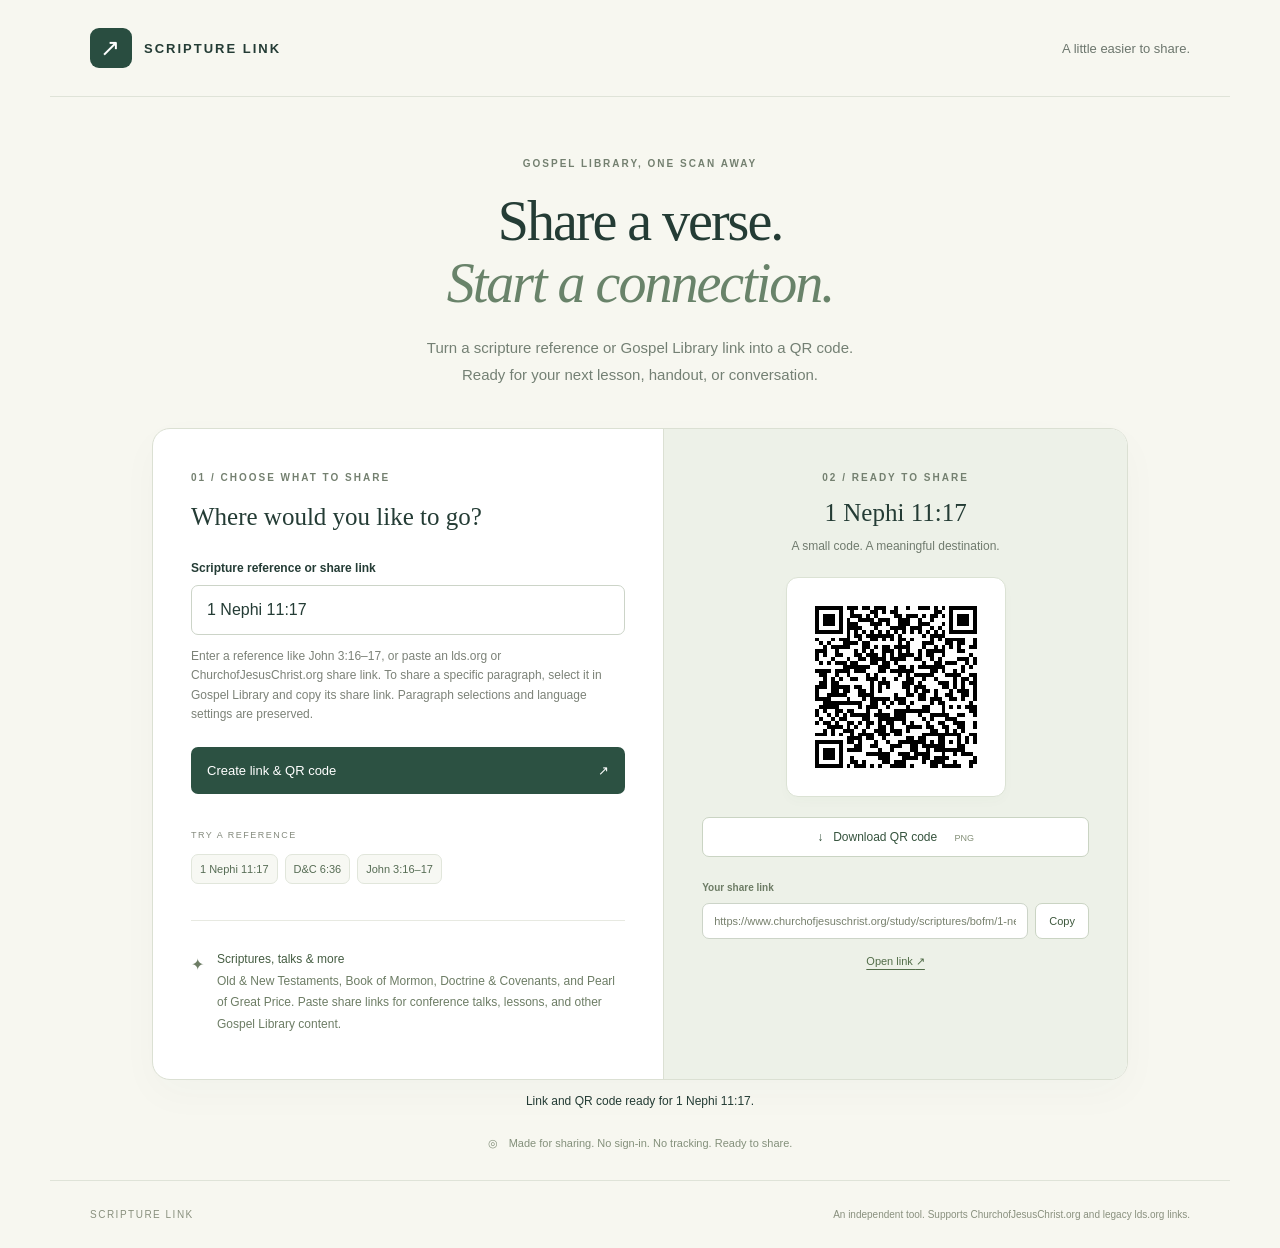
==== index.html @ c41dcf08 "Add files via upload inital comit" ====
<!doctype html>
<html lang="en">
<head>
  <meta charset="utf-8"><meta name="viewport" content="width=device-width, initial-scale=1">
  <meta name="description" content="Create scripture links and QR codes for scriptures, conference talks, and Gospel Library paragraphs.">
  <title>Scripture Link · Scripture QR Maker</title>
  <link rel="stylesheet" href="style.css">
  <script defer src="books.js"></script><script defer src="reference.js"></script><script defer src="vendor/qrcode.js"></script><script defer src="app.js"></script>
</head>
<body>
<header><a class="brand" href="./"><span class="brand-icon" aria-hidden="true">↗</span> SCRIPTURE LINK</a><span class="header-note">A little easier to share.</span></header>
<main>
  <div class="intro"><span class="eyebrow">GOSPEL LIBRARY, ONE SCAN AWAY</span><h1>Share a verse.<br><em>Start a connection.</em></h1><p>Turn a scripture reference or Gospel Library link into a QR code.<br class="desktop"> Ready for your next lesson, handout, or conversation.</p></div>
  <div class="workspace">
    <section class="input-panel" aria-labelledby="input-title"><span class="step">01 / CHOOSE WHAT TO SHARE</span><h2 id="input-title">Where would you like to go?</h2>
      <form id="form" novalidate><label for="reference">Scripture reference or share link</label><input id="reference" name="reference" list="suggestions" autocomplete="off" placeholder="e.g. 1 Nephi 11:17 or paste a share link" value="1 Nephi 11:17" aria-describedby="hint error" required><datalist id="suggestions"></datalist><p id="hint" class="hint">Enter a reference like John 3:16–17, or paste an lds.org or ChurchofJesusChrist.org share link. To share a specific paragraph, select it in Gospel Library and copy its share link. Paragraph selections and language settings are preserved.</p><p id="error" class="error" role="alert" hidden></p><button class="primary" type="submit">Create link & QR code <span aria-hidden="true">↗</span></button></form>
      <div class="examples"><span>TRY A REFERENCE</span><div><button type="button" data-example="1 Nephi 11:17">1 Nephi 11:17</button><button type="button" data-example="D&C 6:36">D&C 6:36</button><button type="button" data-example="John 3:16-17">John 3:16–17</button></div></div>
      <div class="coverage"><span aria-hidden="true">✦</span><p><strong>Scriptures, talks & more</strong><br>Old & New Testaments, Book of Mormon, Doctrine & Covenants, and Pearl of Great Price. Paste share links for conference talks, lessons, and other Gospel Library content.</p></div>
    </section>
    <section class="result-panel" aria-labelledby="result-title"><span class="step">02 / READY TO SHARE</span><h2 id="result-title">1 Nephi 11:17</h2><p class="result-caption">A small code. A meaningful destination.</p><div class="qr-frame"><canvas id="qr" width="768" height="768" role="img" aria-label="Scripture QR code"></canvas></div><button id="download" class="download" type="button">↓ &nbsp; Download QR code <span>PNG</span></button><label for="link">Your share link</label><div class="link-row"><input id="link" readonly><button id="copy" type="button">Copy</button></div><a id="open" target="_blank" rel="noopener noreferrer">Open link <span aria-hidden="true">↗</span></a></section>
  </div>
  <p id="status" class="status" role="status" aria-live="polite"></p>
  <div class="bottom-note"><span aria-hidden="true">◎</span> Made for sharing. No sign-in. No tracking. Ready to share.</div>
</main>
<footer><span>SCRIPTURE LINK</span><p>An independent tool. Supports ChurchofJesusChrist.org and legacy lds.org links.</p></footer>
</body></html>
---- style.css ----
:root{font-family:Arial,Helvetica,sans-serif;color:#243c35;background:#f7f7f0;font-synthesis:none}*{box-sizing:border-box}body{margin:0}header,footer{max-width:1180px;margin:auto;display:flex;align-items:center;justify-content:space-between;padding:28px 40px}header{border-bottom:1px solid #dfe3d8}.brand{display:flex;align-items:center;gap:12px;color:inherit;text-decoration:none;font-size:13px;font-weight:700;letter-spacing:2px}.brand-icon{background:#294d40;color:white;border-radius:9px;font-size:24px;padding:6px 10px}.header-note{font-size:13px;color:#6c766d}main{max-width:1040px;padding:56px 32px 30px;margin:auto}.intro{text-align:center;margin-bottom:40px}.eyebrow,.step{font-size:10px;letter-spacing:2px;font-weight:700;color:#748070}h1{font-family:Georgia,serif;font-size:56px;line-height:1.1;letter-spacing:-2px;font-weight:400;margin:20px 0}h1 em{color:#69836a;font-weight:400}.intro p{font-size:15px;line-height:1.8;color:#748074}.workspace{display:grid;grid-template-columns:1.1fr 1fr;border:1px solid #dbe0d3;border-radius:18px;overflow:hidden;background:#fff;box-shadow:0 14px 40px #294d4007}.input-panel{padding:38px}.result-panel{padding:38px;background:#edf1e8;text-align:center;border-left:1px solid #dbe0d3}h2{font-family:Georgia,serif;font-weight:400;font-size:25px;margin:18px 0 30px}.result-panel h2{margin:14px 0 8px}.result-caption{font-size:12px;color:#707b6e;margin-bottom:24px}label{display:block;font-size:12px;font-weight:600;text-align:left;margin-bottom:10px}input{font:inherit;width:100%;padding:15px;border:1px solid #ccd4c8;border-radius:7px;background:#fff;color:#243c35;min-width:0}input:focus{outline:2px solid #6a876b;outline-offset:3px}.hint{font-size:12px;line-height:1.6;color:#7c8278;margin:12px 0 23px}button{font:inherit;cursor:pointer;border-radius:7px}button:focus-visible,a:focus-visible{outline:3px solid #8eab6e;outline-offset:4px}.primary{background:#2c5142;border:0;color:#fff;width:100%;padding:16px;display:flex;justify-content:space-between;font-size:13px}.primary:hover{background:#203d32}.examples{margin-top:30px}.examples>span{font-size:9px;letter-spacing:1.5px;color:#858b7e}.examples>div{display:flex;flex-wrap:wrap;gap:7px;margin-top:12px}.examples button{background:#f7f8f3;border:1px solid #e1e6db;font-size:11px;padding:8px;color:#566c54}.coverage{border-top:1px solid #e7e9e1;margin-top:36px;padding-top:22px;display:flex;gap:13px;color:#6d7d65}.coverage>span{padding-top:12px}.coverage p{font-size:12px;line-height:1.8;margin:6px 0}.coverage strong{color:#455d42;font-weight:500}.qr-frame{background:white;border:1px solid #dbe2d4;border-radius:12px;width:220px;padding:12px;margin:0 auto 20px;box-shadow:0 5px 12px #294d4005}canvas{display:block;width:100%;height:auto;image-rendering:pixelated}.download{background:#fff;border:1px solid #cad4c3;color:#35533d;padding:12px 14px;font-size:12px;width:100%;margin-bottom:25px}.download span{font-size:9px;color:#849078;margin-left:14px}.result-panel label{font-size:10px;color:#6d7c65}.link-row{display:flex;gap:7px}.link-row input{font-size:11px;padding:11px;color:#77806d}.link-row button{border:1px solid #cad4c3;background:#fff;padding:0 13px;font-size:11px;color:#3d583c}#open{display:inline-block;color:#516c48;font-size:11px;margin-top:16px;text-underline-offset:4px}.bottom-note{text-align:center;color:#84907b;font-size:11px;margin-top:28px}.bottom-note span{margin-right:8px}.status{text-align:center;font-size:12px;min-height:15px;margin:14px 0 0}.error{color:#a23628;font-size:13px;line-height:1.5}footer{border-top:1px solid #dfe3d8;font-size:10px;color:#89907e}footer>span{letter-spacing:1.5px}footer p{margin:0}@media(max-width:700px){header,footer{padding:22px}.header-note{display:none}main{padding:38px 18px 28px}h1{font-size:43px}.workspace{grid-template-columns:1fr}.input-panel,.result-panel{padding:28px 24px}.result-panel{border-left:0;border-top:1px solid #dbe0d3}.desktop{display:none}footer{gap:20px;align-items:start}footer p{max-width:200px;line-height:1.6}}
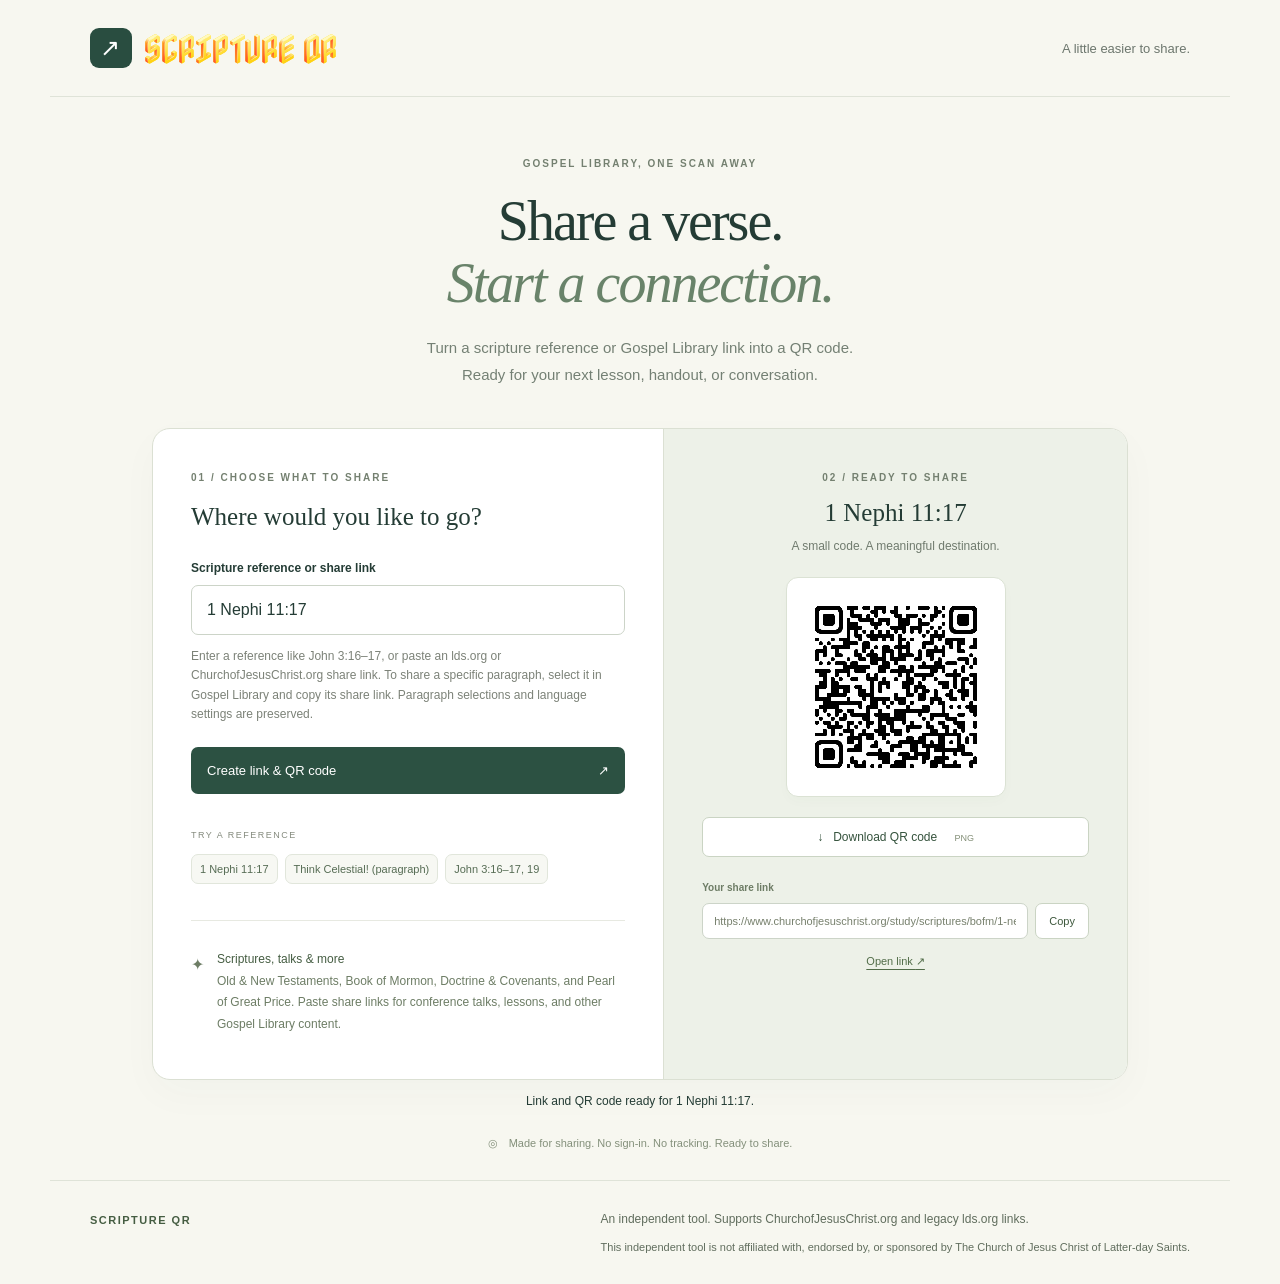
==== commit ebc8b175: "Add files via upload" ====
--- a/index.html
+++ b/index.html
@@ -8,19 +8,25 @@
   <script defer src="books.js"></script><script defer src="reference.js"></script><script defer src="vendor/qrcode.js"></script><script defer src="app.js"></script>
 </head>
 <body>
-<header><a class="brand" href="./"><span class="brand-icon" aria-hidden="true">↗</span> SCRIPTURE LINK</a><span class="header-note">A little easier to share.</span></header>
+<header><a class="brand" href="./"><span class="brand-icon" aria-hidden="true">↗</span> <span class="brand-name">SCRIPTURE QR</span></a><span class="header-note">A little easier to share.</span></header>
 <main>
   <div class="intro"><span class="eyebrow">GOSPEL LIBRARY, ONE SCAN AWAY</span><h1>Share a verse.<br><em>Start a connection.</em></h1><p>Turn a scripture reference or Gospel Library link into a QR code.<br class="desktop"> Ready for your next lesson, handout, or conversation.</p></div>
   <div class="workspace">
     <section class="input-panel" aria-labelledby="input-title"><span class="step">01 / CHOOSE WHAT TO SHARE</span><h2 id="input-title">Where would you like to go?</h2>
       <form id="form" novalidate><label for="reference">Scripture reference or share link</label><input id="reference" name="reference" list="suggestions" autocomplete="off" placeholder="e.g. 1 Nephi 11:17 or paste a share link" value="1 Nephi 11:17" aria-describedby="hint error" required><datalist id="suggestions"></datalist><p id="hint" class="hint">Enter a reference like John 3:16–17, or paste an lds.org or ChurchofJesusChrist.org share link. To share a specific paragraph, select it in Gospel Library and copy its share link. Paragraph selections and language settings are preserved.</p><p id="error" class="error" role="alert" hidden></p><button class="primary" type="submit">Create link & QR code <span aria-hidden="true">↗</span></button></form>
-      <div class="examples"><span>TRY A REFERENCE</span><div><button type="button" data-example="1 Nephi 11:17">1 Nephi 11:17</button><button type="button" data-example="D&C 6:36">D&C 6:36</button><button type="button" data-example="John 3:16-17">John 3:16–17</button></div></div>
+      <div class="examples"><span>TRY A REFERENCE</span><div><button type="button" data-example="1 Nephi 11:17">1 Nephi 11:17</button><button type="button" data-example="https://www.churchofjesuschrist.org/study/general-conference/2023/10/51nelson?lang=eng&amp;id=p7#p7" title="Think Celestial! — selected paragraph, Russell M. Nelson, October 2023">Think Celestial! (paragraph)</button><button type="button" data-example="John 3:16-17,19">John 3:16–17, 19</button></div></div>
       <div class="coverage"><span aria-hidden="true">✦</span><p><strong>Scriptures, talks & more</strong><br>Old & New Testaments, Book of Mormon, Doctrine & Covenants, and Pearl of Great Price. Paste share links for conference talks, lessons, and other Gospel Library content.</p></div>
     </section>
     <section class="result-panel" aria-labelledby="result-title"><span class="step">02 / READY TO SHARE</span><h2 id="result-title">1 Nephi 11:17</h2><p class="result-caption">A small code. A meaningful destination.</p><div class="qr-frame"><canvas id="qr" width="768" height="768" role="img" aria-label="Scripture QR code"></canvas></div><button id="download" class="download" type="button">↓ &nbsp; Download QR code <span>PNG</span></button><label for="link">Your share link</label><div class="link-row"><input id="link" readonly><button id="copy" type="button">Copy</button></div><a id="open" target="_blank" rel="noopener noreferrer">Open link <span aria-hidden="true">↗</span></a></section>
   </div>
   <p id="status" class="status" role="status" aria-live="polite"></p>
-  <div class="bottom-note"><span aria-hidden="true">◎</span> Made for sharing. No sign-in. No tracking. Ready to share.</div>
+  <div class="bottom-note"><a href="retro/index.html" aria-label="Visit the retro edition" title="Visit the retro edition" style="color: inherit; text-decoration: none; margin-right: 8px;">◎</a> Made for sharing. No sign-in. No tracking. Ready to share.</div>
 </main>
-<footer><span>SCRIPTURE LINK</span><p>An independent tool. Supports ChurchofJesusChrist.org and legacy lds.org links.</p></footer>
+<footer>
+  <span class="footer-brand">SCRIPTURE QR</span>
+  <div class="footer-details">
+    <p>An independent tool. Supports ChurchofJesusChrist.org and legacy lds.org links.</p>
+    <p class="footer-disclosure">This independent tool is not affiliated with, endorsed by, or sponsored by The Church of Jesus Christ of Latter-day Saints.</p>
+  </div>
+</footer>
 </body></html>
--- a/style.css
+++ b/style.css
@@ -1 +1,19 @@
-:root{font-family:Arial,Helvetica,sans-serif;color:#243c35;background:#f7f7f0;font-synthesis:none}*{box-sizing:border-box}body{margin:0}header,footer{max-width:1180px;margin:auto;display:flex;align-items:center;justify-content:space-between;padding:28px 40px}header{border-bottom:1px solid #dfe3d8}.brand{display:flex;align-items:center;gap:12px;color:inherit;text-decoration:none;font-size:13px;font-weight:700;letter-spacing:2px}.brand-icon{background:#294d40;color:white;border-radius:9px;font-size:24px;padding:6px 10px}.header-note{font-size:13px;color:#6c766d}main{max-width:1040px;padding:56px 32px 30px;margin:auto}.intro{text-align:center;margin-bottom:40px}.eyebrow,.step{font-size:10px;letter-spacing:2px;font-weight:700;color:#748070}h1{font-family:Georgia,serif;font-size:56px;line-height:1.1;letter-spacing:-2px;font-weight:400;margin:20px 0}h1 em{color:#69836a;font-weight:400}.intro p{font-size:15px;line-height:1.8;color:#748074}.workspace{display:grid;grid-template-columns:1.1fr 1fr;border:1px solid #dbe0d3;border-radius:18px;overflow:hidden;background:#fff;box-shadow:0 14px 40px #294d4007}.input-panel{padding:38px}.result-panel{padding:38px;background:#edf1e8;text-align:center;border-left:1px solid #dbe0d3}h2{font-family:Georgia,serif;font-weight:400;font-size:25px;margin:18px 0 30px}.result-panel h2{margin:14px 0 8px}.result-caption{font-size:12px;color:#707b6e;margin-bottom:24px}label{display:block;font-size:12px;font-weight:600;text-align:left;margin-bottom:10px}input{font:inherit;width:100%;padding:15px;border:1px solid #ccd4c8;border-radius:7px;background:#fff;color:#243c35;min-width:0}input:focus{outline:2px solid #6a876b;outline-offset:3px}.hint{font-size:12px;line-height:1.6;color:#7c8278;margin:12px 0 23px}button{font:inherit;cursor:pointer;border-radius:7px}button:focus-visible,a:focus-visible{outline:3px solid #8eab6e;outline-offset:4px}.primary{background:#2c5142;border:0;color:#fff;width:100%;padding:16px;display:flex;justify-content:space-between;font-size:13px}.primary:hover{background:#203d32}.examples{margin-top:30px}.examples>span{font-size:9px;letter-spacing:1.5px;color:#858b7e}.examples>div{display:flex;flex-wrap:wrap;gap:7px;margin-top:12px}.examples button{background:#f7f8f3;border:1px solid #e1e6db;font-size:11px;padding:8px;color:#566c54}.coverage{border-top:1px solid #e7e9e1;margin-top:36px;padding-top:22px;display:flex;gap:13px;color:#6d7d65}.coverage>span{padding-top:12px}.coverage p{font-size:12px;line-height:1.8;margin:6px 0}.coverage strong{color:#455d42;font-weight:500}.qr-frame{background:white;border:1px solid #dbe2d4;border-radius:12px;width:220px;padding:12px;margin:0 auto 20px;box-shadow:0 5px 12px #294d4005}canvas{display:block;width:100%;height:auto;image-rendering:pixelated}.download{background:#fff;border:1px solid #cad4c3;color:#35533d;padding:12px 14px;font-size:12px;width:100%;margin-bottom:25px}.download span{font-size:9px;color:#849078;margin-left:14px}.result-panel label{font-size:10px;color:#6d7c65}.link-row{display:flex;gap:7px}.link-row input{font-size:11px;padding:11px;color:#77806d}.link-row button{border:1px solid #cad4c3;background:#fff;padding:0 13px;font-size:11px;color:#3d583c}#open{display:inline-block;color:#516c48;font-size:11px;margin-top:16px;text-underline-offset:4px}.bottom-note{text-align:center;color:#84907b;font-size:11px;margin-top:28px}.bottom-note span{margin-right:8px}.status{text-align:center;font-size:12px;min-height:15px;margin:14px 0 0}.error{color:#a23628;font-size:13px;line-height:1.5}footer{border-top:1px solid #dfe3d8;font-size:10px;color:#89907e}footer>span{letter-spacing:1.5px}footer p{margin:0}@media(max-width:700px){header,footer{padding:22px}.header-note{display:none}main{padding:38px 18px 28px}h1{font-size:43px}.workspace{grid-template-columns:1fr}.input-panel,.result-panel{padding:28px 24px}.result-panel{border-left:0;border-top:1px solid #dbe0d3}.desktop{display:none}footer{gap:20px;align-items:start}footer p{max-width:200px;line-height:1.6}}
+@font-face {
+  font-family: 'Nabla';
+  src: url('vendor/fonts/Nabla.ttf') format('truetype');
+  font-weight: 400;
+  font-style: normal;
+  font-display: swap;
+}
+.brand-name {
+  font-family: 'Nabla', Arial, sans-serif;
+  font-size: clamp(22px, 4vw, 30px);
+  font-weight: 400;
+  letter-spacing: 0;
+  line-height: 1.3;
+}
+:root{font-family:Arial,Helvetica,sans-serif;color:#243c35;background:#f7f7f0;font-synthesis:none}*{box-sizing:border-box}body{margin:0}header,footer{max-width:1180px;margin:auto;display:flex;align-items:center;justify-content:space-between;padding:28px 40px}header{border-bottom:1px solid #dfe3d8}.brand{display:flex;align-items:center;gap:12px;color:inherit;text-decoration:none;font-size:13px;font-weight:700;letter-spacing:2px}.brand-icon{background:#294d40;color:white;border-radius:9px;font-size:24px;padding:6px 10px}.header-note{font-size:13px;color:#6c766d}main{max-width:1040px;padding:56px 32px 30px;margin:auto}.intro{text-align:center;margin-bottom:40px}.eyebrow,.step{font-size:10px;letter-spacing:2px;font-weight:700;color:#748070}h1{font-family:Georgia,serif;font-size:56px;line-height:1.1;letter-spacing:-2px;font-weight:400;margin:20px 0}h1 em{color:#69836a;font-weight:400}.intro p{font-size:15px;line-height:1.8;color:#748074}.workspace{display:grid;grid-template-columns:1.1fr 1fr;border:1px solid #dbe0d3;border-radius:18px;overflow:hidden;background:#fff;box-shadow:0 14px 40px #294d4007}.input-panel{padding:38px}.result-panel{padding:38px;background:#edf1e8;text-align:center;border-left:1px solid #dbe0d3}h2{font-family:Georgia,serif;font-weight:400;font-size:25px;margin:18px 0 30px}.result-panel h2{margin:14px 0 8px}.result-caption{font-size:12px;color:#707b6e;margin-bottom:24px}label{display:block;font-size:12px;font-weight:600;text-align:left;margin-bottom:10px}input{font:inherit;width:100%;padding:15px;border:1px solid #ccd4c8;border-radius:7px;background:#fff;color:#243c35;min-width:0}input:focus{outline:2px solid #6a876b;outline-offset:3px}.hint{font-size:12px;line-height:1.6;color:#7c8278;margin:12px 0 23px}button{font:inherit;cursor:pointer;border-radius:7px}button:focus-visible,a:focus-visible{outline:3px solid #8eab6e;outline-offset:4px}.primary{background:#2c5142;border:0;color:#fff;width:100%;padding:16px;display:flex;justify-content:space-between;font-size:13px}.primary:hover{background:#203d32}.examples{margin-top:30px}.examples>span{font-size:9px;letter-spacing:1.5px;color:#858b7e}.examples>div{display:flex;flex-wrap:wrap;gap:7px;margin-top:12px}.examples button{background:#f7f8f3;border:1px solid #e1e6db;font-size:11px;padding:8px;color:#566c54}.coverage{border-top:1px solid #e7e9e1;margin-top:36px;padding-top:22px;display:flex;gap:13px;color:#6d7d65}.coverage>span{padding-top:12px}.coverage p{font-size:12px;line-height:1.8;margin:6px 0}.coverage strong{color:#455d42;font-weight:500}.qr-frame{background:white;border:1px solid #dbe2d4;border-radius:12px;width:220px;padding:12px;margin:0 auto 20px;box-shadow:0 5px 12px #294d4005}canvas{display:block;width:100%;height:auto;image-rendering:pixelated}.download{background:#fff;border:1px solid #cad4c3;color:#35533d;padding:12px 14px;font-size:12px;width:100%;margin-bottom:25px}.download span{font-size:9px;color:#849078;margin-left:14px}.result-panel label{font-size:10px;color:#6d7c65}.link-row{display:flex;gap:7px}.link-row input{font-size:11px;padding:11px;color:#77806d}.link-row button{border:1px solid #cad4c3;background:#fff;padding:0 13px;font-size:11px;color:#3d583c}#open{display:inline-block;color:#516c48;font-size:11px;margin-top:16px;text-underline-offset:4px}.bottom-note{text-align:center;color:#84907b;font-size:11px;margin-top:28px}.bottom-note span{margin-right:8px}.status{text-align:center;font-size:12px;min-height:15px;margin:14px 0 0}.error{color:#a23628;font-size:13px;line-height:1.5}footer{border-top:1px solid #dfe3d8;align-items:flex-start;gap:40px;font-size:12px;line-height:1.7;color:#606d5d}
+.footer-brand{flex-shrink:0;padding-top:2px;font-size:11px;font-weight:700;letter-spacing:1.5px;color:#455d42}
+.footer-details{max-width:660px;min-width:0}
+footer p{margin:0;overflow-wrap:anywhere}
+.footer-disclosure{margin-top:8px;font-size:11px}@media(max-width:700px){header,footer{padding:22px}.header-note{display:none}main{padding:38px 18px 28px}h1{font-size:43px}.workspace{grid-template-columns:1fr}.input-panel,.result-panel{padding:28px 24px}.result-panel{border-left:0;border-top:1px solid #dbe0d3}.desktop{display:none}footer{flex-direction:column;gap:14px}.footer-details{max-width:100%}}
